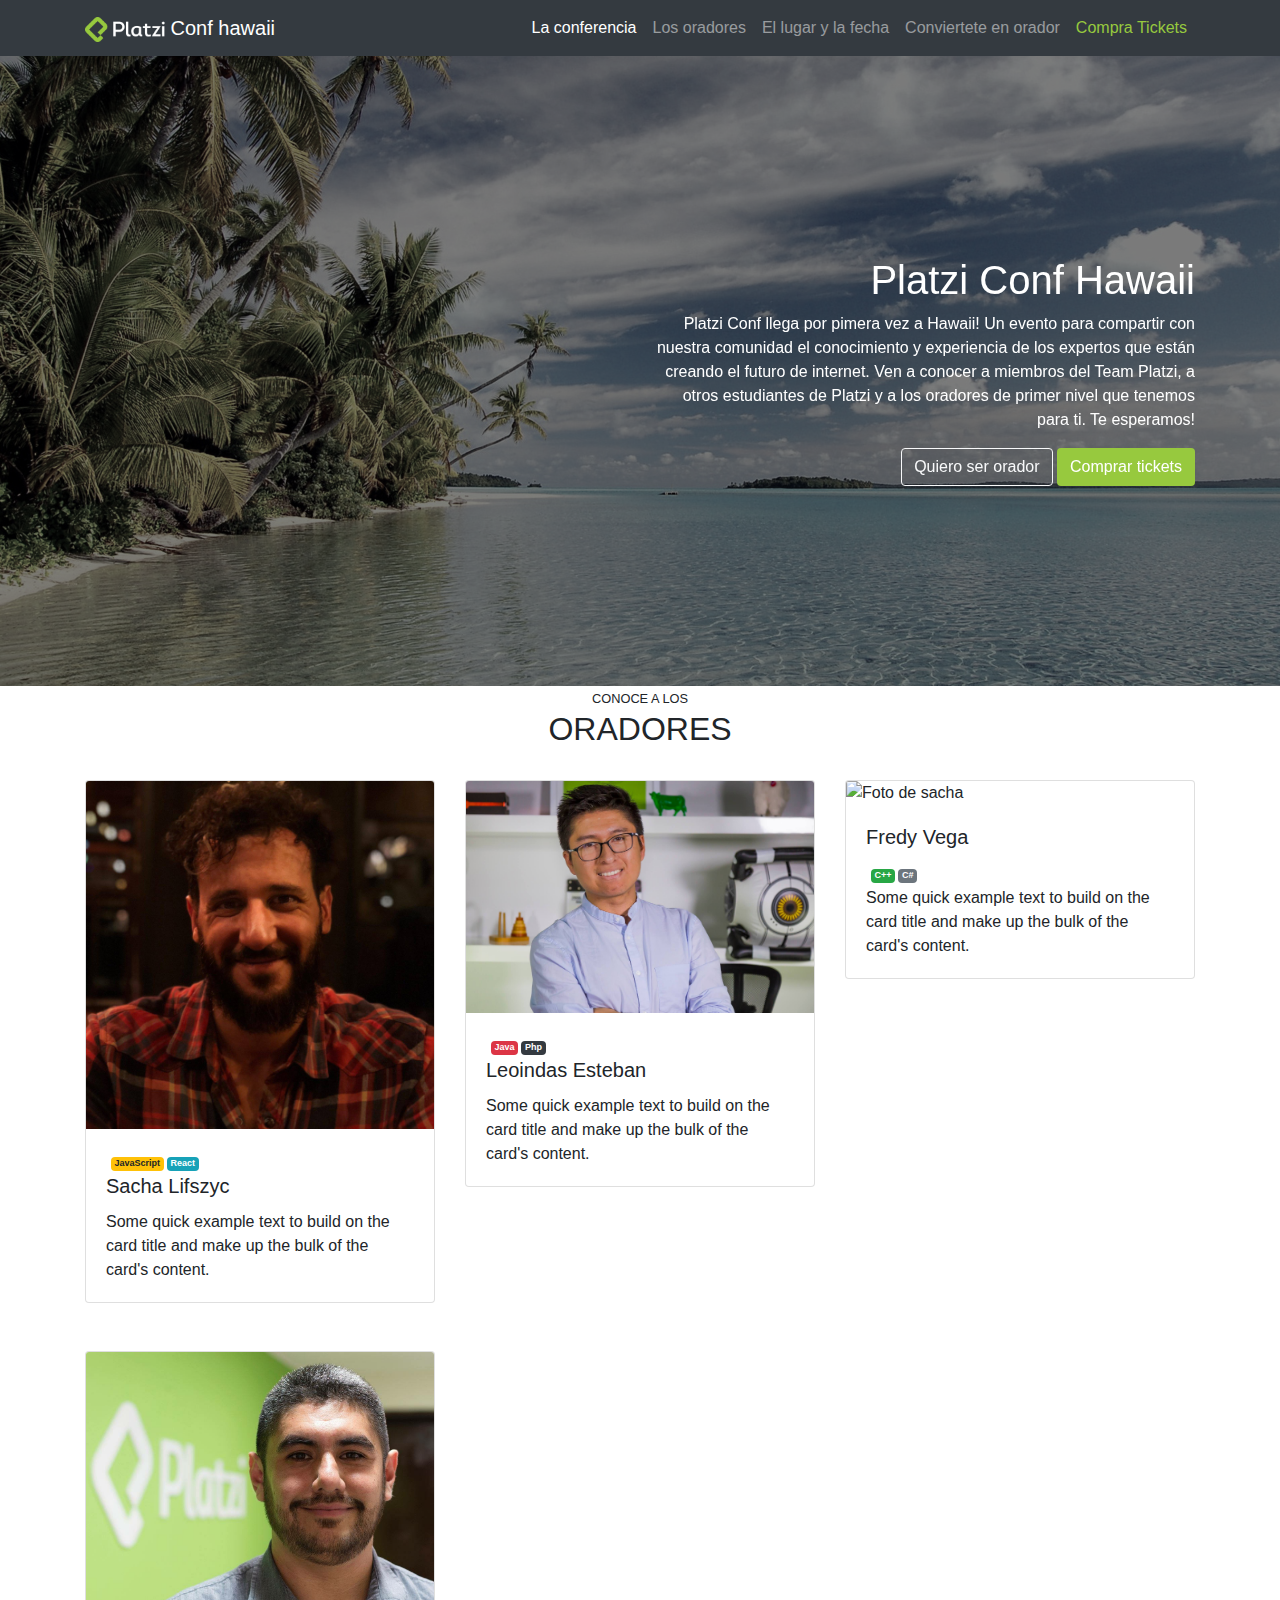
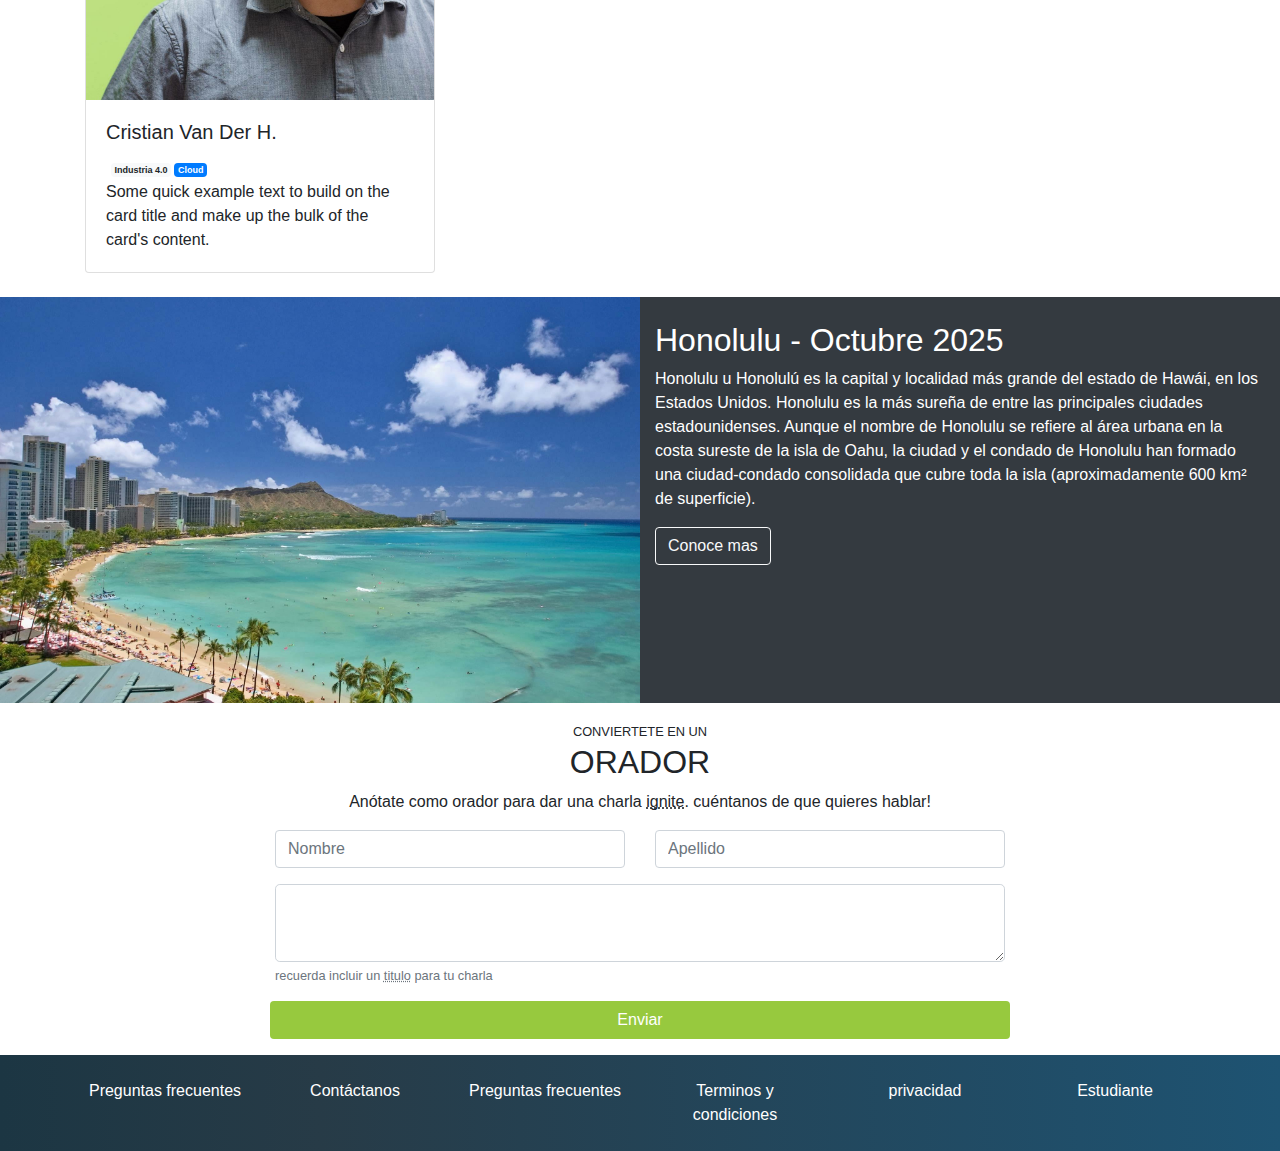
==== pagina.html @ bb22d9c3 "git" ====
<!doctype html>
<html lang="en">
  <head>
    <!-- Required meta tags -->
    <meta charset="utf-8">
    <meta name="viewport" content="width=device-width, initial-scale=1, shrink-to-fit=no">

    <!-- Bootstrap CSS -->
    <link rel="stylesheet" href="https://stackpath.bootstrapcdn.com/bootstrap/4.3.1/css/bootstrap.min.css" integrity="sha384-ggOyR0iXCbMQv3Xipma34MD+dH/1fQ784/j6cY/iJTQUOhcWr7x9JvoRxT2MZw1T" crossorigin="anonymous">

    <link rel="stylesheet" href="index.css">

    <title>PlatziConf Hawai</title>
  </head>
  <body data-spy="scroll" data-target="#navbar" data-offset="57">

    <!-- header -->
        <nav id="header" class="navbar navbar-expand-lg navbar-dark bg-dark sticky-top">
            <div class="container">
              <a class="navbar-brand" href="#">
                  <img src="assets/imagenes/platzi-logo.png" alt="platzi logo">
                  Conf hawaii
              </a>
              <button class="navbar-toggler" type="button" data-toggle="collapse" data-target="#navbarSupportedContent" aria-controls="navbarSupportedContent" aria-expanded="false" aria-label="Toggle navigation">
                <span class="navbar-toggler-icon"></span>
              </button>

              <div class="collapse navbar-collapse" id="navbar">
                <ul class="navbar-nav ml-auto">
                  <li class="nav-item">
                    <a class="nav-link" href="#main">La conferencia</a>
                  </li>
                  <li class="nav-item">
                    <a class="nav-link" href="#speakers">Los oradores</a>
                  </li>
                  <li class="nav-item">
                    <a class="nav-link" href="#place-time">El lugar y la fecha</a>
                  </li>
                  <li class="nav-item">
                    <a class="nav-link" href="#convierte-en-orador">Conviertete en orador</a>
                  </li>
                  <li class="nav-item">
                    <a class="nav-link text-platzi" href="#" data-toggle="modal" data-target="#modalCompra">Compra Tickets</a>
                  </li>
                
                </ul>
              </div>
          </div>
        </nav>
    <!-- /header -->
     <!-- Main -->
    <main id="main">
      <div id="carousel" class="carousel slide carousel-fade" data-ride="carousel" data-pause="false">
        <div class="carousel-inner">
          <div class="carousel-item active">
            <img class="d-block w-100" src="assets/imagenes/hawaii.jpg" alt="Hawaii 1">
          </div>
          <div class="carousel-item">
            <img class="d-block w-100" src="assets/imagenes/hawaii2.jpg" alt="Hawaii 2">
          </div>
          <div class="carousel-item">
            <img class="d-block w-100" src="assets/imagenes/hawaii3.jpeg" alt="Hawaii 3">
          </div>
          <div class="overlay">
            <div class="container">
              <div class="row align-items-center">
                <div class="col-md-6 offset-md-6 text-center text-md-right ">
                  <h1>Platzi Conf Hawaii</h1>
                    <p class="d-none d-md-block">
                    Platzi Conf llega por pimera vez a Hawaii! Un evento para
                    compartir con nuestra comunidad el conocimiento y experiencia
                    de los expertos que están creando el futuro de internet.
                    Ven a conocer a miembros del Team Platzi, a otros
                    estudiantes de Platzi y a los oradores de primer nivel
                    que tenemos para ti. Te esperamos!
                    </p>
                    <a href="#" class="btn btn-outline-light">Quiero ser orador</a>
                    <button type="button" class="btn btn-platzi" data-toggle="modal" data-target="#modalCompra">Comprar tickets</button>
                
                </div>
              </div>
            </div>
          </div>
        </div>
      </div>
    </main>
    <!-- /main -->
    <!-- speakers -->
    <section id="speakers">
        <div class="container">
            <div class="row">
                <div class="col text-center text-uppercase">
                    <small>Conoce a los</small>
                    <h2>Oradores</h2>
                </div>
            </div>
            <div class="row">
                <div class="col-md-6 col-lg-4 mb-4 mt-4">
                    <div class="card">
                        <img src="assets/speakers/sacha.jpg" class="card-img-top" alt="Foto de sacha">
                        <div class="card-body">  
                            <div class="badge">
                                 <div class="badge badge-warning">JavaScript</div>
                                 <div class="badge badge-info">React</div>
                            </div>                 
                            <h5 class="card-title">Sacha Lifszyc</h5>
                            <p class="card-text">Some quick example text to build on the card title and make up the bulk of the card's content.</p>
                        </div>
                    </div>
                </div>
                <div class="col-md-6 col-lg-4 mb-4 mt-4">
                    <div class="card">
                        <img src="assets/speakers/leonidas.jpeg" class="card-img-top" alt="Foto de sacha">
                        <div class="card-body">
                            <div class="badge">
                                 <div class="badge badge-danger">Java</div>
                                 <div class="badge badge-dark">Php</div>
                            </div> 
                            <h5 class="card-title">Leoindas Esteban</h5>
                            <p class="card-text">Some quick example text to build on the card title and make up the bulk of the card's content.</p>
                        </div>
                    </div>
                </div>
                <div class="col-md-6 col-lg-4 mb-4 mt-4">
                    <div class="card">
                        <img src="assets/speakers/Freddy.jpeg" class="card-img-top" alt="Foto de sacha">
                        <div class="card-body">
                            <h5 class="card-title">Fredy Vega</h5>
                            <div class="badge">
                                 <div class="badge badge-success">C++</div>
                                 <div class="badge badge-secondary">C#</div>
                            </div> 
                            <p class="card-text">Some quick example text to build on the card title and make up the bulk of the card's content.</p>
                        </div>
                    </div>
                </div>
                <div class="col-md-6 col-lg-4 mb-4 mt-4">
                    <div class="card">
                        <img src="assets/speakers/cvander.jpeg" class="card-img-top" alt="Foto de sacha">
                        <div class="card-body">
                            <h5 class="card-title">Cristian Van Der H.</h5>
                            <div class="badge">
                                 <div class="badge badge-light">Industria 4.0</div>
                                 <div class="badge badge-primary">Cloud</div>
                            </div> 
                            <p class="card-text">Some quick example text to build on the card title and make up the bulk of the card's content.</p>
                        </div>
                    </div>
                </div>
            </div>
        </div>
    </section>
    <!-- /speakers -->
    <!-- lugar y fecha -->
    <section id="place-time">
        <div class="container-fluid">
            <div class="row">
                <div class="col-12 col-lg-6 pl-0 pr-0">
                 <img src="assets/imagenes/honolulu.jpg" alt="ciudad de honolulu">   
                </div>
                <div class="col-12 col-lg 6 pt-4 pb-4 ">
                 <h2>Honolulu - Octubre 2025</h2>
                 <p>
                     Honolulu u Honolulú es la capital y localidad más grande del estado de Hawái, en los Estados Unidos. Honolulu es la más sureña de entre las principales ciudades estadounidenses. Aunque el nombre de Honolulu se refiere al área urbana en la costa sureste de la isla de Oahu, la ciudad y el condado de Honolulu han formado una ciudad-condado consolidada que cubre toda la isla (aproximadamente 600 km² de superficie).
                 </p>
                 <a class="btn btn-outline-light" href="https://es.wikipedia.org/wiki/Honolulu">Conoce mas</a>
                </div>
            </div>
        </div>
    </section>
    <!-- /lugar y fecha -->
    <!-- convierte en un orador -->
    <section id="convierte-en-orador" class=" pt-3 pb-3">
        <div class="container">
            <div class="row">
                <div class="col text-uppercase text-center">
                    <small>Conviertete en un</small>   
                    <h2>Orador</h2>
                </div>
            </div>
            <div class="row">
                <div class="col text-center">
                    Anótate como orador para dar una charla <abbr data-toggle="tooltip" title="Charlas de 5 minutos">ignite</abbr>.
                    cuéntanos de que quieres hablar!
                </div>
            </div>
            <div class="row">
                <div class="col col-md-10 offset-md-1 col-lg-8 offset-lg-2 mt-3">
                    <form>
                      <div class="row">
                        <div class="form-group col-12 col-md-6">
                          <input type="text" class="form-control" placeholder="Nombre">
                        </div>
                        <div class=" form-group col-12 col-md-6">
                          <input type="text" class="form-control" placeholder="Apellido">
                        </div>
                      </div>
                      <div class="form-row">
                          <div class=" form-group col">
                              <textarea name="text" class="form-control form-control-lg" placeholder="Sobre qué quieres hablar?">   
                              </textarea>
                              <small class="form-text text-muted">
                                  recuerda incluir un
                                  <abbr data-toggle="tooltip" title="Que describa todo tu tema">titulo</abbr>  para tu charla 
                              </small>
                          </div>
                      </div>
                      <div class="form-row">
                         <button type="button" class="btn btn-platzi btn-block">Enviar</button>
                      </div>
                    </form>
                </div>
            </div>
        </div>
    </section>
    <!-- /convierte en un orador -->
    <!-- footer -->
    <footer id="footer" class="pb-4 pt-4">
    <div class="container">
        <div class="row text-center">
        <div class="col-12 col-lg">    
            <a href="#">Preguntas frecuentes</a>
        </div>
        <div class="col-12 col-lg">
            <a href="#">Contáctanos</a>
        </div>
        <div class="col-12 col-lg">
            <a href="#">Preguntas frecuentes</a>
        </div>
        <div class="col-12 col-lg">
            <a href="#">Terminos y condiciones</a>
        </div>
        <div class="col-12 col-lg">
            <a href="#">privacidad</a>
        </div>
        <div class="col-12 col-lg">
            <a href="#">Estudiante</a>
        </div>
        </div>
    </footer>
    <!-- /footer -->
    <!-- Modal -->
    <div class="modal fade" id="modalCompra" tabindex="-1" role="dialog" aria-labelledby="exampleModalScrollableTitle" aria-hidden="true">
      <div class="modal-dialog modal-dialog-scrollable" role="document">
        <div class="modal-content">
          <div class="modal-header">
            <h5 class="modal-title" id="exampleModalScrollableTitle">Comprar Tickets</h5>
            <button type="button" class="close" data-dismiss="modal" aria-label="Close">
              <span aria-hidden="true">&times;</span>
            </button>
          </div>
          <div class="modal-body">
            <form>
                <div class="form-row">
                    <div class="form-group col">
                        <div class="input-group mb-3">
                          <div class="input-group-prepend">
                            <span class="input-group-text" id="basic-addon1">@</span>
                          </div>
                          <input type="text" class="form-control" placeholder="Username" aria-label="Username" aria-describedby="basic-addon1">
                        </div>                        
                    </div>
                </div>
            </form>
            <!-- alerta -->
            <div class="alert alert-warning" role="alert">
              Recibiras un correo de confirmación si sales sorteado.
            </div>
            <!-- /alerta -->
          </div>
          <div class="modal-footer">
            <button type="button" class="btn btn-secondary" data-dismiss="modal">Cancelar</button>
            <button type="button" class="btn btn-platzi">Comprar</button>
          </div>
        </div>
      </div>
    </div>
    <!-- /Modal -->
    <!-- Optional JavaScript -->
    <!-- jQuery first, then Popper.js, then Bootstrap JS -->
    <script src="https://code.jquery.com/jquery-3.3.1.slim.min.js" integrity="sha384-q8i/X+965DzO0rT7abK41JStQIAqVgRVzpbzo5smXKp4YfRvH+8abtTE1Pi6jizo" crossorigin="anonymous"></script>
    <script src="https://cdnjs.cloudflare.com/ajax/libs/popper.js/1.14.7/umd/popper.min.js" integrity="sha384-UO2eT0CpHqdSJQ6hJty5KVphtPhzWj9WO1clHTMGa3JDZwrnQq4sF86dIHNDz0W1" crossorigin="anonymous"></script>
    <script src="https://stackpath.bootstrapcdn.com/bootstrap/4.3.1/js/bootstrap.min.js" integrity="sha384-JjSmVgyd0p3pXB1rRibZUAYoIIy6OrQ6VrjIEaFf/nJGzIxFDsf4x0xIM+B07jRM" crossorigin="anonymous"></script>
    <script src="index.js"></script>
  </body>
</html>
---- index.css ----
.text-platzi{
	color: #97c93e !important;
}
.btn-platzi{
	background-color: #97c93e;
	color: white;
}
.btn-platzi:hover {
	background-color: #82ad36; 
}
#main .carousel-inner img{
	max-height: 70vh;
	object-fit: cover;
	filter: grayscale(70%);
}
#carousel {
  position: relative;
}
#place-time {
	background-color: #343a40;
	color: white;
}
#place-time img{
	max-width: 100%
}

#carousel .overlay {
  position: absolute;
  top: 0;
  bottom: 0;
  left: 0;
  right: 0;
  background-color: rgba(0, 0, 0, 0.5);
  color: white;
  z-index: 1;
}
#carousel .overlay .container,
#carousel .overlay .row  {
	height: 100%;
}

#header img {
	width: 80px;
}
#footer {
	background: linear-gradient(90deg, #1c3643, #273b47 25%, #1e5372);
}
#footer a{
	color: white;
}
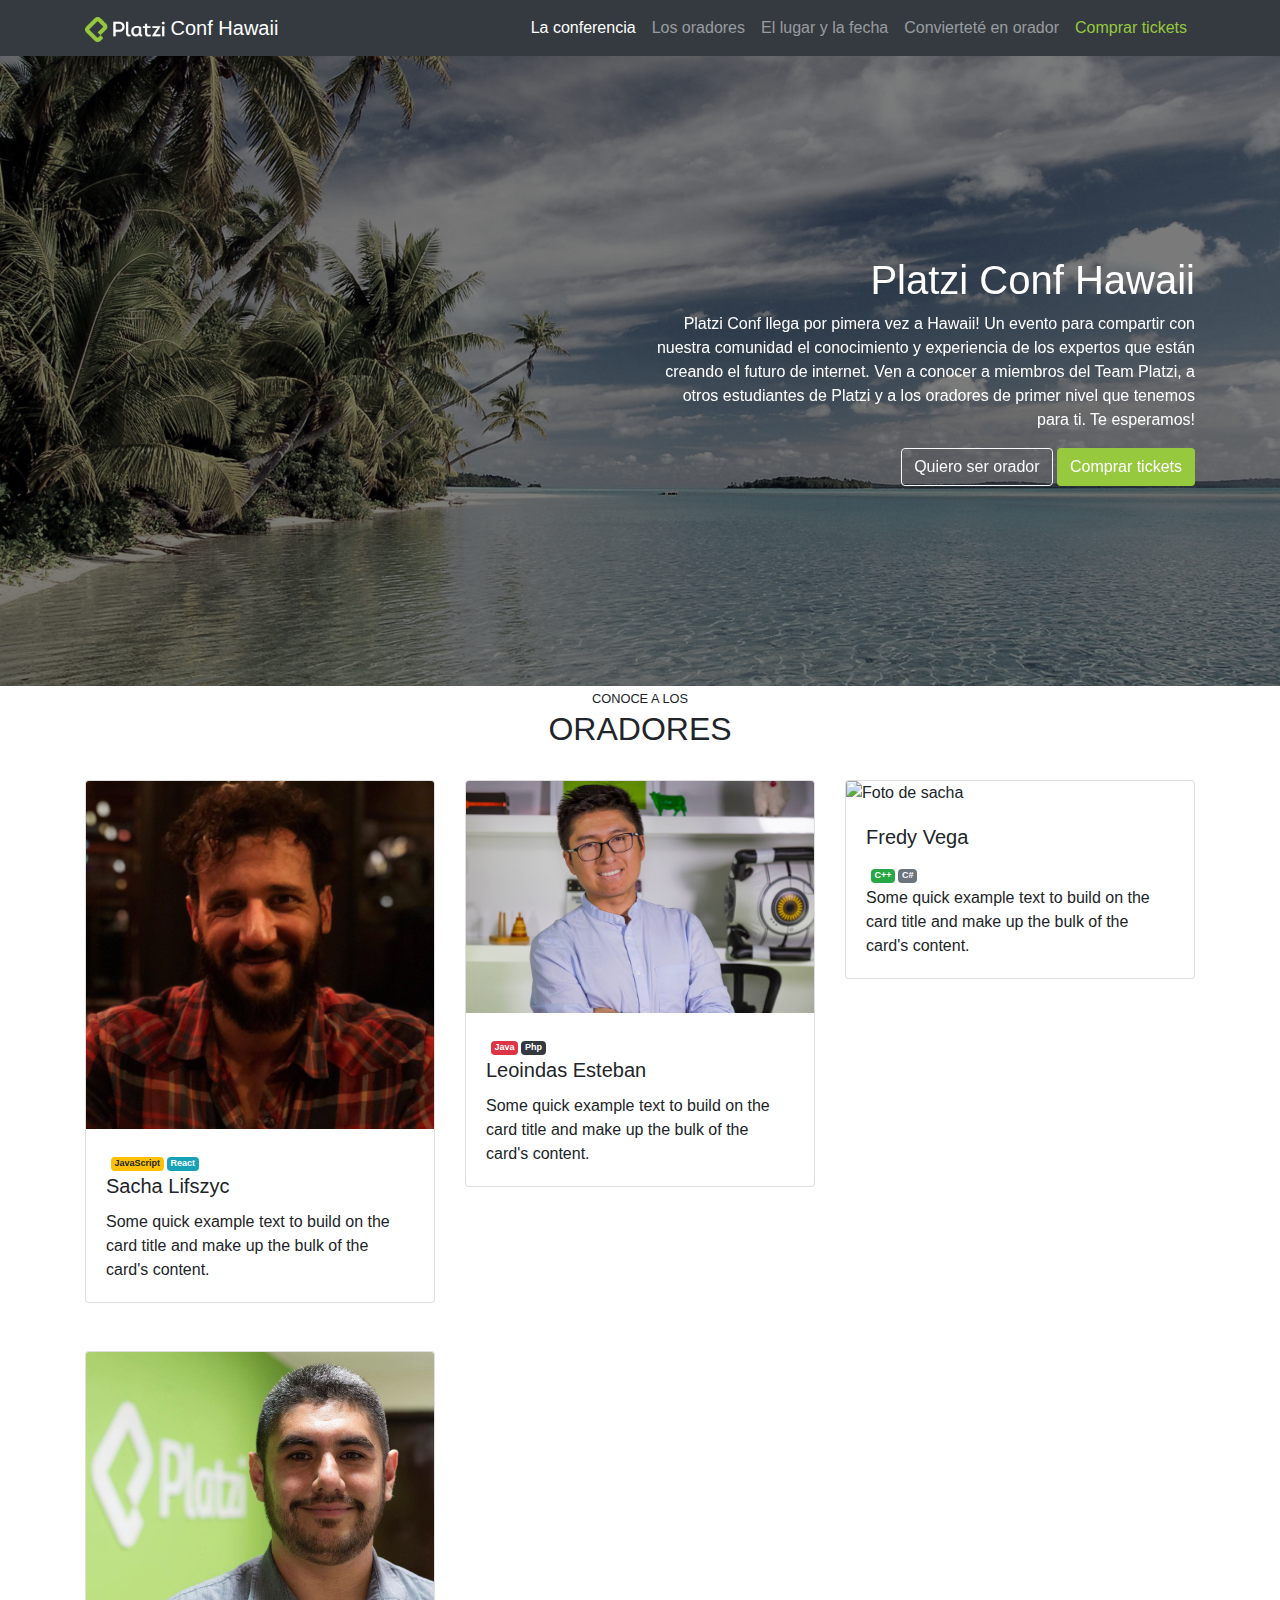
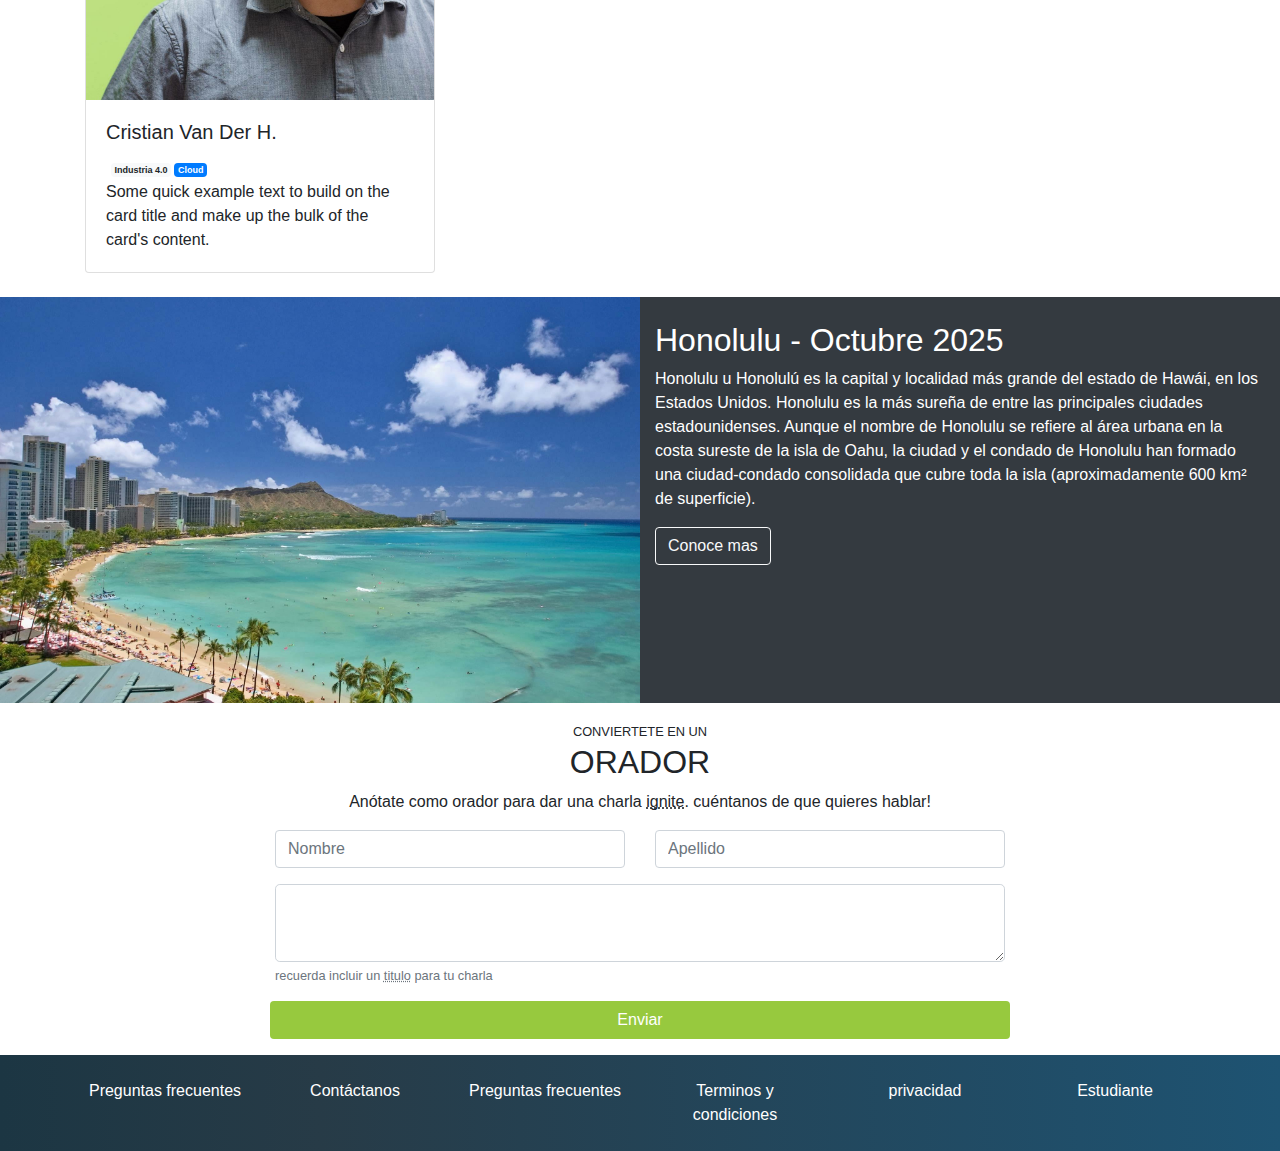
==== commit ba3fa056: "Add files via upload" ====
--- a/pagina.html
+++ b/pagina.html
@@ -1,286 +1,283 @@
-<!doctype html>
-<html lang="en">
-  <head>
-    <!-- Required meta tags -->
-    <meta charset="utf-8">
-    <meta name="viewport" content="width=device-width, initial-scale=1, shrink-to-fit=no">
-
-    <!-- Bootstrap CSS -->
-    <link rel="stylesheet" href="https://stackpath.bootstrapcdn.com/bootstrap/4.3.1/css/bootstrap.min.css" integrity="sha384-ggOyR0iXCbMQv3Xipma34MD+dH/1fQ784/j6cY/iJTQUOhcWr7x9JvoRxT2MZw1T" crossorigin="anonymous">
-
-    <link rel="stylesheet" href="index.css">
-
-    <title>PlatziConf Hawai</title>
-  </head>
-  <body data-spy="scroll" data-target="#navbar" data-offset="57">
-
-    <!-- header -->
-        <nav id="header" class="navbar navbar-expand-lg navbar-dark bg-dark sticky-top">
-            <div class="container">
-              <a class="navbar-brand" href="#">
-                  <img src="assets/imagenes/platzi-logo.png" alt="platzi logo">
-                  Conf hawaii
-              </a>
-              <button class="navbar-toggler" type="button" data-toggle="collapse" data-target="#navbarSupportedContent" aria-controls="navbarSupportedContent" aria-expanded="false" aria-label="Toggle navigation">
-                <span class="navbar-toggler-icon"></span>
-              </button>
-
-              <div class="collapse navbar-collapse" id="navbar">
-                <ul class="navbar-nav ml-auto">
-                  <li class="nav-item">
-                    <a class="nav-link" href="#main">La conferencia</a>
-                  </li>
-                  <li class="nav-item">
-                    <a class="nav-link" href="#speakers">Los oradores</a>
-                  </li>
-                  <li class="nav-item">
-                    <a class="nav-link" href="#place-time">El lugar y la fecha</a>
-                  </li>
-                  <li class="nav-item">
-                    <a class="nav-link" href="#convierte-en-orador">Conviertete en orador</a>
-                  </li>
-                  <li class="nav-item">
-                    <a class="nav-link text-platzi" href="#" data-toggle="modal" data-target="#modalCompra">Compra Tickets</a>
-                  </li>
-                
-                </ul>
-              </div>
-          </div>
-        </nav>
-    <!-- /header -->
-     <!-- Main -->
-    <main id="main">
-      <div id="carousel" class="carousel slide carousel-fade" data-ride="carousel" data-pause="false">
-        <div class="carousel-inner">
-          <div class="carousel-item active">
-            <img class="d-block w-100" src="assets/imagenes/hawaii.jpg" alt="Hawaii 1">
-          </div>
-          <div class="carousel-item">
-            <img class="d-block w-100" src="assets/imagenes/hawaii2.jpg" alt="Hawaii 2">
-          </div>
-          <div class="carousel-item">
-            <img class="d-block w-100" src="assets/imagenes/hawaii3.jpeg" alt="Hawaii 3">
-          </div>
-          <div class="overlay">
-            <div class="container">
-              <div class="row align-items-center">
-                <div class="col-md-6 offset-md-6 text-center text-md-right ">
-                  <h1>Platzi Conf Hawaii</h1>
-                    <p class="d-none d-md-block">
-                    Platzi Conf llega por pimera vez a Hawaii! Un evento para
-                    compartir con nuestra comunidad el conocimiento y experiencia
-                    de los expertos que están creando el futuro de internet.
-                    Ven a conocer a miembros del Team Platzi, a otros
-                    estudiantes de Platzi y a los oradores de primer nivel
-                    que tenemos para ti. Te esperamos!
-                    </p>
-                    <a href="#" class="btn btn-outline-light">Quiero ser orador</a>
-                    <button type="button" class="btn btn-platzi" data-toggle="modal" data-target="#modalCompra">Comprar tickets</button>
-                
-                </div>
-              </div>
-            </div>
-          </div>
-        </div>
-      </div>
-    </main>
-    <!-- /main -->
-    <!-- speakers -->
-    <section id="speakers">
-        <div class="container">
-            <div class="row">
-                <div class="col text-center text-uppercase">
-                    <small>Conoce a los</small>
-                    <h2>Oradores</h2>
-                </div>
-            </div>
-            <div class="row">
-                <div class="col-md-6 col-lg-4 mb-4 mt-4">
-                    <div class="card">
-                        <img src="assets/speakers/sacha.jpg" class="card-img-top" alt="Foto de sacha">
-                        <div class="card-body">  
-                            <div class="badge">
-                                 <div class="badge badge-warning">JavaScript</div>
-                                 <div class="badge badge-info">React</div>
-                            </div>                 
-                            <h5 class="card-title">Sacha Lifszyc</h5>
-                            <p class="card-text">Some quick example text to build on the card title and make up the bulk of the card's content.</p>
-                        </div>
-                    </div>
-                </div>
-                <div class="col-md-6 col-lg-4 mb-4 mt-4">
-                    <div class="card">
-                        <img src="assets/speakers/leonidas.jpeg" class="card-img-top" alt="Foto de sacha">
-                        <div class="card-body">
-                            <div class="badge">
-                                 <div class="badge badge-danger">Java</div>
-                                 <div class="badge badge-dark">Php</div>
-                            </div> 
-                            <h5 class="card-title">Leoindas Esteban</h5>
-                            <p class="card-text">Some quick example text to build on the card title and make up the bulk of the card's content.</p>
-                        </div>
-                    </div>
-                </div>
-                <div class="col-md-6 col-lg-4 mb-4 mt-4">
-                    <div class="card">
-                        <img src="assets/speakers/Freddy.jpeg" class="card-img-top" alt="Foto de sacha">
-                        <div class="card-body">
-                            <h5 class="card-title">Fredy Vega</h5>
-                            <div class="badge">
-                                 <div class="badge badge-success">C++</div>
-                                 <div class="badge badge-secondary">C#</div>
-                            </div> 
-                            <p class="card-text">Some quick example text to build on the card title and make up the bulk of the card's content.</p>
-                        </div>
-                    </div>
-                </div>
-                <div class="col-md-6 col-lg-4 mb-4 mt-4">
-                    <div class="card">
-                        <img src="assets/speakers/cvander.jpeg" class="card-img-top" alt="Foto de sacha">
-                        <div class="card-body">
-                            <h5 class="card-title">Cristian Van Der H.</h5>
-                            <div class="badge">
-                                 <div class="badge badge-light">Industria 4.0</div>
-                                 <div class="badge badge-primary">Cloud</div>
-                            </div> 
-                            <p class="card-text">Some quick example text to build on the card title and make up the bulk of the card's content.</p>
-                        </div>
-                    </div>
-                </div>
-            </div>
-        </div>
-    </section>
-    <!-- /speakers -->
-    <!-- lugar y fecha -->
-    <section id="place-time">
-        <div class="container-fluid">
-            <div class="row">
-                <div class="col-12 col-lg-6 pl-0 pr-0">
-                 <img src="assets/imagenes/honolulu.jpg" alt="ciudad de honolulu">   
-                </div>
-                <div class="col-12 col-lg 6 pt-4 pb-4 ">
-                 <h2>Honolulu - Octubre 2025</h2>
-                 <p>
-                     Honolulu u Honolulú es la capital y localidad más grande del estado de Hawái, en los Estados Unidos. Honolulu es la más sureña de entre las principales ciudades estadounidenses. Aunque el nombre de Honolulu se refiere al área urbana en la costa sureste de la isla de Oahu, la ciudad y el condado de Honolulu han formado una ciudad-condado consolidada que cubre toda la isla (aproximadamente 600 km² de superficie).
-                 </p>
-                 <a class="btn btn-outline-light" href="https://es.wikipedia.org/wiki/Honolulu">Conoce mas</a>
-                </div>
-            </div>
-        </div>
-    </section>
-    <!-- /lugar y fecha -->
-    <!-- convierte en un orador -->
-    <section id="convierte-en-orador" class=" pt-3 pb-3">
-        <div class="container">
-            <div class="row">
-                <div class="col text-uppercase text-center">
-                    <small>Conviertete en un</small>   
-                    <h2>Orador</h2>
-                </div>
-            </div>
-            <div class="row">
-                <div class="col text-center">
-                    Anótate como orador para dar una charla <abbr data-toggle="tooltip" title="Charlas de 5 minutos">ignite</abbr>.
-                    cuéntanos de que quieres hablar!
-                </div>
-            </div>
-            <div class="row">
-                <div class="col col-md-10 offset-md-1 col-lg-8 offset-lg-2 mt-3">
-                    <form>
-                      <div class="row">
-                        <div class="form-group col-12 col-md-6">
-                          <input type="text" class="form-control" placeholder="Nombre">
-                        </div>
-                        <div class=" form-group col-12 col-md-6">
-                          <input type="text" class="form-control" placeholder="Apellido">
-                        </div>
-                      </div>
-                      <div class="form-row">
-                          <div class=" form-group col">
-                              <textarea name="text" class="form-control form-control-lg" placeholder="Sobre qué quieres hablar?">   
-                              </textarea>
-                              <small class="form-text text-muted">
-                                  recuerda incluir un
-                                  <abbr data-toggle="tooltip" title="Que describa todo tu tema">titulo</abbr>  para tu charla 
-                              </small>
-                          </div>
-                      </div>
-                      <div class="form-row">
-                         <button type="button" class="btn btn-platzi btn-block">Enviar</button>
-                      </div>
-                    </form>
-                </div>
-            </div>
-        </div>
-    </section>
-    <!-- /convierte en un orador -->
-    <!-- footer -->
-    <footer id="footer" class="pb-4 pt-4">
-    <div class="container">
-        <div class="row text-center">
-        <div class="col-12 col-lg">    
-            <a href="#">Preguntas frecuentes</a>
-        </div>
-        <div class="col-12 col-lg">
-            <a href="#">Contáctanos</a>
-        </div>
-        <div class="col-12 col-lg">
-            <a href="#">Preguntas frecuentes</a>
-        </div>
-        <div class="col-12 col-lg">
-            <a href="#">Terminos y condiciones</a>
-        </div>
-        <div class="col-12 col-lg">
-            <a href="#">privacidad</a>
-        </div>
-        <div class="col-12 col-lg">
-            <a href="#">Estudiante</a>
-        </div>
-        </div>
-    </footer>
-    <!-- /footer -->
-    <!-- Modal -->
-    <div class="modal fade" id="modalCompra" tabindex="-1" role="dialog" aria-labelledby="exampleModalScrollableTitle" aria-hidden="true">
-      <div class="modal-dialog modal-dialog-scrollable" role="document">
-        <div class="modal-content">
-          <div class="modal-header">
-            <h5 class="modal-title" id="exampleModalScrollableTitle">Comprar Tickets</h5>
-            <button type="button" class="close" data-dismiss="modal" aria-label="Close">
-              <span aria-hidden="true">&times;</span>
-            </button>
-          </div>
-          <div class="modal-body">
-            <form>
-                <div class="form-row">
-                    <div class="form-group col">
-                        <div class="input-group mb-3">
-                          <div class="input-group-prepend">
-                            <span class="input-group-text" id="basic-addon1">@</span>
-                          </div>
-                          <input type="text" class="form-control" placeholder="Username" aria-label="Username" aria-describedby="basic-addon1">
-                        </div>                        
-                    </div>
-                </div>
-            </form>
-            <!-- alerta -->
-            <div class="alert alert-warning" role="alert">
-              Recibiras un correo de confirmación si sales sorteado.
-            </div>
-            <!-- /alerta -->
-          </div>
-          <div class="modal-footer">
-            <button type="button" class="btn btn-secondary" data-dismiss="modal">Cancelar</button>
-            <button type="button" class="btn btn-platzi">Comprar</button>
-          </div>
-        </div>
-      </div>
-    </div>
-    <!-- /Modal -->
-    <!-- Optional JavaScript -->
-    <!-- jQuery first, then Popper.js, then Bootstrap JS -->
-    <script src="https://code.jquery.com/jquery-3.3.1.slim.min.js" integrity="sha384-q8i/X+965DzO0rT7abK41JStQIAqVgRVzpbzo5smXKp4YfRvH+8abtTE1Pi6jizo" crossorigin="anonymous"></script>
-    <script src="https://cdnjs.cloudflare.com/ajax/libs/popper.js/1.14.7/umd/popper.min.js" integrity="sha384-UO2eT0CpHqdSJQ6hJty5KVphtPhzWj9WO1clHTMGa3JDZwrnQq4sF86dIHNDz0W1" crossorigin="anonymous"></script>
-    <script src="https://stackpath.bootstrapcdn.com/bootstrap/4.3.1/js/bootstrap.min.js" integrity="sha384-JjSmVgyd0p3pXB1rRibZUAYoIIy6OrQ6VrjIEaFf/nJGzIxFDsf4x0xIM+B07jRM" crossorigin="anonymous"></script>
-    <script src="index.js"></script>
-  </body>
+<!doctype html>
+<html lang="en">
+  <head>
+    <!-- Required meta tags -->
+    <meta charset="utf-8">
+    <meta name="viewport" content="width=device-width, initial-scale=1, shrink-to-fit=no">
+
+    <!-- Bootstrap CSS -->
+    <link rel="stylesheet" href="https://stackpath.bootstrapcdn.com/bootstrap/4.3.1/css/bootstrap.min.css" integrity="sha384-ggOyR0iXCbMQv3Xipma34MD+dH/1fQ784/j6cY/iJTQUOhcWr7x9JvoRxT2MZw1T" crossorigin="anonymous">
+
+    <link rel="stylesheet" href="index.css">
+
+    <title>PlatziConf Hawai</title>
+  </head>
+   <body data-spy="scroll" data-target="#navbar" data-offset="57">
+    <!-- header-->
+    <nav id="header" class="navbar navbar-expand-lg navbar-dark bg-dark sticky-top">
+      <div class="container">
+        <a class="navbar-brand" href="#">
+          <img src="assets/imagenes/platzi-logo.png"  alt="platzi-logo">
+          Conf Hawaii
+        </a> 
+        <button class="navbar-toggler" type="button" data-toggle="collapse" data-target="#navbar" aria-controls="navbarSupportedContent" aria-expanded="false" aria-label="Toggle navigation">
+          <span class="navbar-toggler-icon"></span>
+        </button>
+        <div class="collapse navbar-collapse" id="navbar">
+          <ul class="navbar-nav ml-auto">
+            <li class="nav-item">
+              <a class="nav-link" href="#main">La conferencia</a>
+            </li>
+            <li class="nav-item">
+              <a class="nav-link" href="#speakers">Los oradores</a>
+            </li>
+            <li class="nav-item">
+              <a class="nav-link" href="#place-time">El lugar y la fecha</a>
+            </li>
+            <li class="nav-item">
+              <a class="nav-link" href="#convierte-en-orador">Convierteté en orador</a>
+            </li>
+            <li class="nav-item">
+              <a class="nav-link text-platzi" href="#" data-toggle="modal" data-target="#modalCompra">Comprar tickets</a>
+            </li>
+          </ul>
+        </div>
+      </div>
+    </nav>
+    <!-- /header -->
+     <!-- Main -->
+    <main id="main">
+      <div id="carousel" class="carousel slide carousel-fade" data-ride="carousel" data-pause="false">
+        <div class="carousel-inner">
+          <div class="carousel-item active">
+            <img class="d-block w-100" src="assets/imagenes/hawaii.jpg" alt="Hawaii 1">
+          </div>
+          <div class="carousel-item">
+            <img class="d-block w-100" src="assets/imagenes/hawaii2.jpg" alt="Hawaii 2">
+          </div>
+          <div class="carousel-item">
+            <img class="d-block w-100" src="assets/imagenes/hawaii3.jpeg" alt="Hawaii 3">
+          </div>
+          <div class="overlay">
+            <div class="container">
+              <div class="row align-items-center">
+                <div class="col-md-6 offset-md-6 text-center text-md-right ">
+                  <h1>Platzi Conf Hawaii</h1>
+                    <p class="d-none d-md-block">
+                    Platzi Conf llega por pimera vez a Hawaii! Un evento para
+                    compartir con nuestra comunidad el conocimiento y experiencia
+                    de los expertos que están creando el futuro de internet.
+                    Ven a conocer a miembros del Team Platzi, a otros
+                    estudiantes de Platzi y a los oradores de primer nivel
+                    que tenemos para ti. Te esperamos!
+                    </p>
+                    <a href="#" class="btn btn-outline-light">Quiero ser orador</a>
+                    <button type="button" class="btn btn-platzi" data-toggle="modal" data-target="#modalCompra">Comprar tickets</button>
+                
+                </div>
+              </div>
+            </div>
+          </div>
+        </div>
+      </div>
+    </main>
+    <!-- /main -->
+    <!-- speakers -->
+    <section id="speakers">
+        <div class="container">
+            <div class="row">
+                <div class="col text-center text-uppercase">
+                    <small>Conoce a los</small>
+                    <h2>Oradores</h2>
+                </div>
+            </div>
+            <div class="row">
+                <div class="col-md-6 col-lg-4 mb-4 mt-4">
+                    <div class="card">
+                        <img src="assets/speakers/sacha.jpg" class="card-img-top" alt="Foto de sacha">
+                        <div class="card-body">  
+                            <div class="badge">
+                                 <div class="badge badge-warning">JavaScript</div>
+                                 <div class="badge badge-info">React</div>
+                            </div>                 
+                            <h5 class="card-title">Sacha Lifszyc</h5>
+                            <p class="card-text">Some quick example text to build on the card title and make up the bulk of the card's content.</p>
+                        </div>
+                    </div>
+                </div>
+                <div class="col-md-6 col-lg-4 mb-4 mt-4">
+                    <div class="card">
+                        <img src="assets/speakers/leonidas.jpeg" class="card-img-top" alt="Foto de sacha">
+                        <div class="card-body">
+                            <div class="badge">
+                                 <div class="badge badge-danger">Java</div>
+                                 <div class="badge badge-dark">Php</div>
+                            </div> 
+                            <h5 class="card-title">Leoindas Esteban</h5>
+                            <p class="card-text">Some quick example text to build on the card title and make up the bulk of the card's content.</p>
+                        </div>
+                    </div>
+                </div>
+                <div class="col-md-6 col-lg-4 mb-4 mt-4">
+                    <div class="card">
+                        <img src="assets/speakers/Freddy.jpeg" class="card-img-top" alt="Foto de sacha">
+                        <div class="card-body">
+                            <h5 class="card-title">Fredy Vega</h5>
+                            <div class="badge">
+                                 <div class="badge badge-success">C++</div>
+                                 <div class="badge badge-secondary">C#</div>
+                            </div> 
+                            <p class="card-text">Some quick example text to build on the card title and make up the bulk of the card's content.</p>
+                        </div>
+                    </div>
+                </div>
+                <div class="col-md-6 col-lg-4 mb-4 mt-4">
+                    <div class="card">
+                        <img src="assets/speakers/cvander.jpeg" class="card-img-top" alt="Foto de sacha">
+                        <div class="card-body">
+                            <h5 class="card-title">Cristian Van Der H.</h5>
+                            <div class="badge">
+                                 <div class="badge badge-light">Industria 4.0</div>
+                                 <div class="badge badge-primary">Cloud</div>
+                            </div> 
+                            <p class="card-text">Some quick example text to build on the card title and make up the bulk of the card's content.</p>
+                        </div>
+                    </div>
+                </div>
+            </div>
+        </div>
+    </section>
+    <!-- /speakers -->
+    <!-- lugar y fecha -->
+    <section id="place-time">
+        <div class="container-fluid">
+            <div class="row">
+                <div class="col-12 col-lg-6 pl-0 pr-0">
+                 <img src="assets/imagenes/honolulu.jpg" alt="ciudad de honolulu">   
+                </div>
+                <div class="col-12 col-lg 6 pt-4 pb-4 ">
+                 <h2>Honolulu - Octubre 2025</h2>
+                 <p>
+                     Honolulu u Honolulú es la capital y localidad más grande del estado de Hawái, en los Estados Unidos. Honolulu es la más sureña de entre las principales ciudades estadounidenses. Aunque el nombre de Honolulu se refiere al área urbana en la costa sureste de la isla de Oahu, la ciudad y el condado de Honolulu han formado una ciudad-condado consolidada que cubre toda la isla (aproximadamente 600 km² de superficie).
+                 </p>
+                 <a class="btn btn-outline-light" href="https://es.wikipedia.org/wiki/Honolulu">Conoce mas</a>
+                </div>
+            </div>
+        </div>
+    </section>
+    <!-- /lugar y fecha -->
+    <!-- convierte en un orador -->
+    <section id="convierte-en-orador" class=" pt-3 pb-3">
+        <div class="container">
+            <div class="row">
+                <div class="col text-uppercase text-center">
+                    <small>Conviertete en un</small>   
+                    <h2>Orador</h2>
+                </div>
+            </div>
+            <div class="row">
+                <div class="col text-center">
+                    Anótate como orador para dar una charla <abbr data-toggle="tooltip" title="Charlas de 5 minutos">ignite</abbr>.
+                    cuéntanos de que quieres hablar!
+                </div>
+            </div>
+            <div class="row">
+                <div class="col col-md-10 offset-md-1 col-lg-8 offset-lg-2 mt-3">
+                    <form>
+                      <div class="row">
+                        <div class="form-group col-12 col-md-6">
+                          <input type="text" class="form-control" placeholder="Nombre">
+                        </div>
+                        <div class=" form-group col-12 col-md-6">
+                          <input type="text" class="form-control" placeholder="Apellido">
+                        </div>
+                      </div>
+                      <div class="form-row">
+                          <div class=" form-group col">
+                              <textarea name="text" class="form-control form-control-lg" placeholder="Sobre qué quieres hablar?">   
+                              </textarea>
+                              <small class="form-text text-muted">
+                                  recuerda incluir un
+                                  <abbr data-toggle="tooltip" title="Que describa todo tu tema">titulo</abbr>  para tu charla 
+                              </small>
+                          </div>
+                      </div>
+                      <div class="form-row">
+                         <button type="button" class="btn btn-platzi btn-block">Enviar</button>
+                      </div>
+                    </form>
+                </div>
+            </div>
+        </div>
+    </section>
+    <!-- /convierte en un orador -->
+    <!-- footer -->
+    <footer id="footer" class="pb-4 pt-4">
+    <div class="container">
+        <div class="row text-center">
+        <div class="col-12 col-lg">    
+            <a href="#">Preguntas frecuentes</a>
+        </div>
+        <div class="col-12 col-lg">
+            <a href="#">Contáctanos</a>
+        </div>
+        <div class="col-12 col-lg">
+            <a href="#">Preguntas frecuentes</a>
+        </div>
+        <div class="col-12 col-lg">
+            <a href="#">Terminos y condiciones</a>
+        </div>
+        <div class="col-12 col-lg">
+            <a href="#">privacidad</a>
+        </div>
+        <div class="col-12 col-lg">
+            <a href="#">Estudiante</a>
+        </div>
+        </div>
+    </footer>
+    <!-- /footer -->
+    <!-- Modal -->
+    <div class="modal fade" id="modalCompra" tabindex="-1" role="dialog" aria-labelledby="exampleModalScrollableTitle" aria-hidden="true">
+      <div class="modal-dialog modal-dialog-scrollable" role="document">
+        <div class="modal-content">
+          <div class="modal-header">
+            <h5 class="modal-title" id="exampleModalScrollableTitle">Comprar Tickets</h5>
+            <button type="button" class="close" data-dismiss="modal" aria-label="Close">
+              <span aria-hidden="true">&times;</span>
+            </button>
+          </div>
+          <div class="modal-body">
+            <form>
+                <div class="form-row">
+                    <div class="form-group col">
+                        <div class="input-group mb-3">
+                          <div class="input-group-prepend">
+                            <span class="input-group-text" id="basic-addon1">@</span>
+                          </div>
+                          <input type="text" class="form-control" placeholder="Username" aria-label="Username" aria-describedby="basic-addon1">
+                        </div>                        
+                    </div>
+                </div>
+            </form>
+            <!-- alerta -->
+            <div class="alert alert-warning" role="alert">
+              Recibiras un correo de confirmación si sales sorteado.
+            </div>
+            <!-- /alerta -->
+          </div>
+          <div class="modal-footer">
+            <button type="button" class="btn btn-secondary" data-dismiss="modal">Cancelar</button>
+            <button type="button" class="btn btn-platzi">Comprar</button>
+          </div>
+        </div>
+      </div>
+    </div>
+    <!-- /Modal -->
+    <!-- Optional JavaScript -->
+    <!-- jQuery first, then Popper.js, then Bootstrap JS -->
+    <script src="https://code.jquery.com/jquery-3.3.1.slim.min.js" integrity="sha384-q8i/X+965DzO0rT7abK41JStQIAqVgRVzpbzo5smXKp4YfRvH+8abtTE1Pi6jizo" crossorigin="anonymous"></script>
+    <script src="https://cdnjs.cloudflare.com/ajax/libs/popper.js/1.14.7/umd/popper.min.js" integrity="sha384-UO2eT0CpHqdSJQ6hJty5KVphtPhzWj9WO1clHTMGa3JDZwrnQq4sF86dIHNDz0W1" crossorigin="anonymous"></script>
+    <script src="https://stackpath.bootstrapcdn.com/bootstrap/4.3.1/js/bootstrap.min.js" integrity="sha384-JjSmVgyd0p3pXB1rRibZUAYoIIy6OrQ6VrjIEaFf/nJGzIxFDsf4x0xIM+B07jRM" crossorigin="anonymous"></script>
+    <script src="index.js"></script>
+  </body>
 </html>